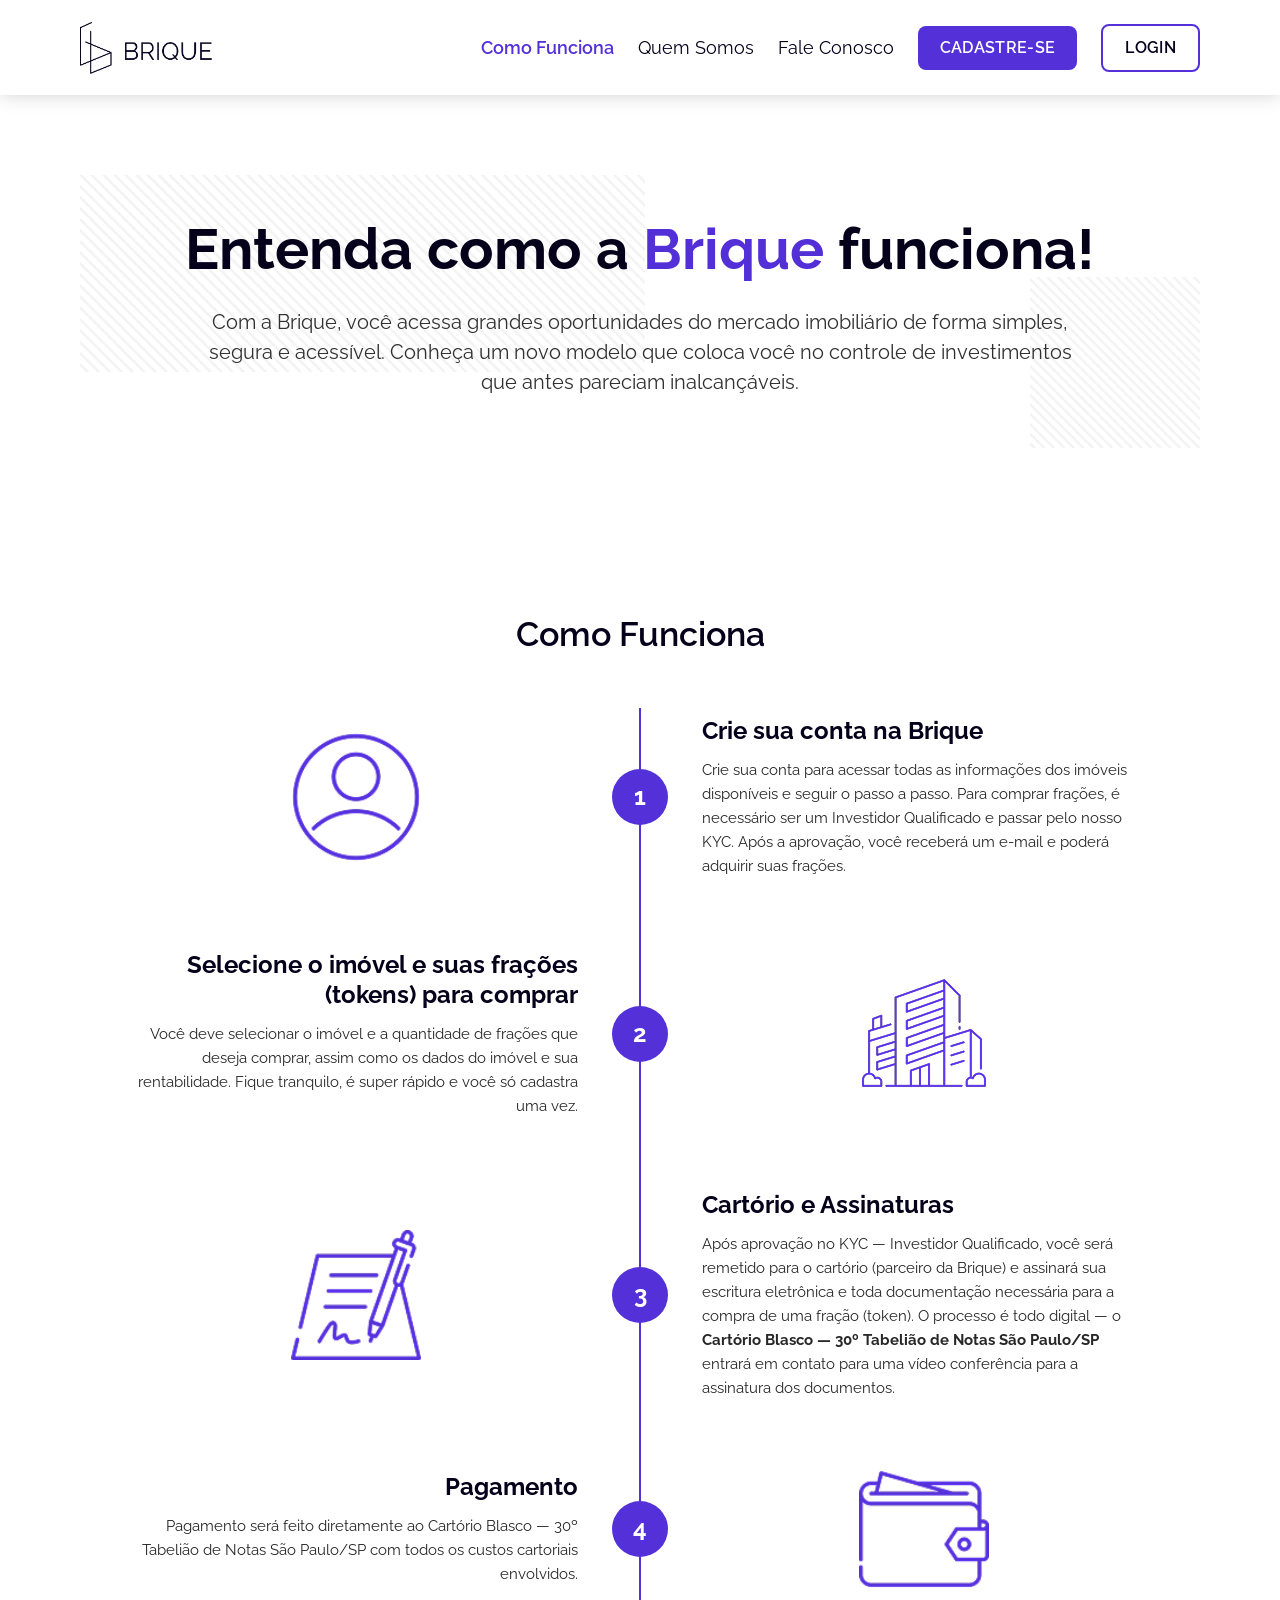
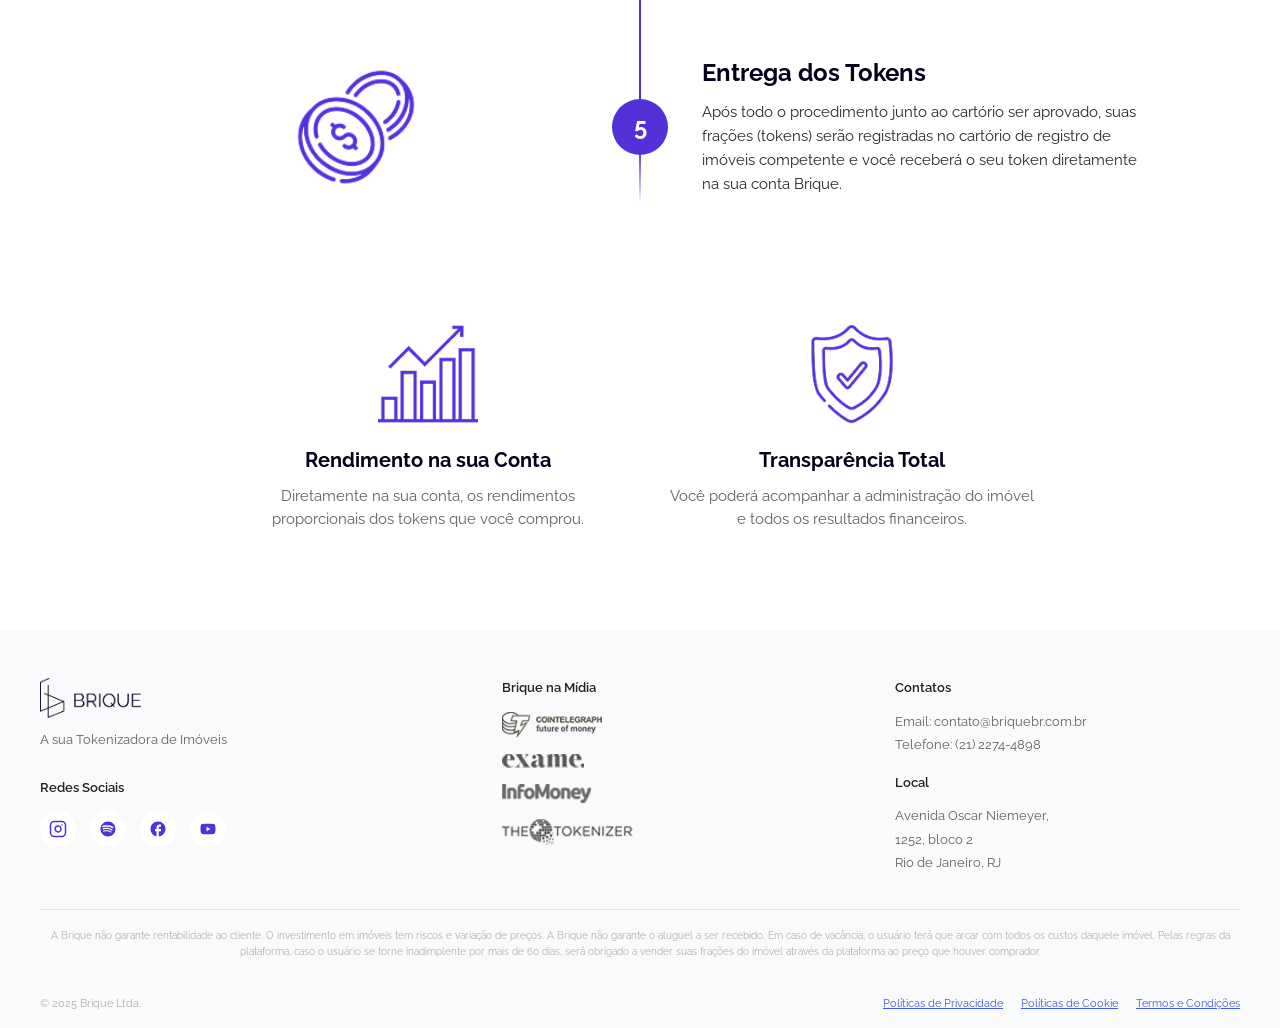
==== como-funciona.html @ dcb878fa "Initial commit — Brique site 5 páginas estáticas (HTML/CSS/JS puro) com: - Home: hero, carrossel de " ====
<!DOCTYPE html>
<html lang="pt-BR">
<head>
  <meta charset="UTF-8">
  <meta name="viewport" content="width=device-width, initial-scale=1.0">
  <title>Como Funciona — Brique</title>
  <meta name="description" content="Entenda como a Brique funciona. Com a Brique, você acessa grandes oportunidades do mercado imobiliário de forma simples, segura e acessível.">
  <link rel="preconnect" href="https://fonts.googleapis.com">
  <link rel="preconnect" href="https://fonts.gstatic.com" crossorigin>
  <link href="https://fonts.googleapis.com/css2?family=Raleway:ital,wght@0,400;0,500;0,600;0,700;1,400&display=swap" rel="stylesheet">
  <link rel="stylesheet" href="css/style.css">
  <link rel="icon" type="image/png" href="assets/logos/brique.png">
</head>
<body>

  <div id="site-header"></div>

  <main>

    <!-- ============== S1 — BANNER ============== -->
    <section class="page-banner">
      <div class="page-banner__inner">
        <h1 class="page-banner__title">Entenda como a <em>Brique</em> funciona!</h1>
        <p class="page-banner__subtitle">
          Com a Brique, você acessa grandes oportunidades do mercado imobiliário de forma
          simples, segura e acessível. Conheça um novo modelo que coloca você no controle
          de investimentos que antes pareciam inalcançáveis.
        </p>
      </div>
    </section>

    <!-- ============== S2 — TIMELINE ============== -->
    <section class="section-timeline">
      <h2 class="section-title">Como Funciona</h2>

      <div class="timeline">
        <!-- Etapa 1 -->
        <div class="timeline__step">
          <div class="timeline__icon"><img src="assets/icons/user.png" alt=""></div>
          <div class="timeline__center"><div class="timeline__num">1</div></div>
          <div class="timeline__text">
            <h3>Crie sua conta na Brique</h3>
            <p>
              Crie sua conta para acessar todas as informações dos imóveis disponíveis e seguir o
              passo a passo. Para comprar frações, é necessário ser um Investidor Qualificado e passar
              pelo nosso KYC. Após a aprovação, você receberá um e-mail e poderá adquirir suas frações.
            </p>
          </div>
        </div>

        <!-- Etapa 2 -->
        <div class="timeline__step timeline__step--right">
          <div class="timeline__icon"><img src="assets/icons/building.png" alt=""></div>
          <div class="timeline__center"><div class="timeline__num">2</div></div>
          <div class="timeline__text">
            <h3>Selecione o imóvel e suas frações (tokens) para comprar</h3>
            <p>
              Você deve selecionar o imóvel e a quantidade de frações que deseja comprar, assim como
              os dados do imóvel e sua rentabilidade. Fique tranquilo, é super rápido e você só cadastra uma vez.
            </p>
          </div>
        </div>

        <!-- Etapa 3 -->
        <div class="timeline__step">
          <div class="timeline__icon"><img src="assets/icons/contract.png" alt=""></div>
          <div class="timeline__center"><div class="timeline__num">3</div></div>
          <div class="timeline__text">
            <h3>Cartório e Assinaturas</h3>
            <p>
              Após aprovação no KYC — Investidor Qualificado, você será remetido para o cartório
              (parceiro da Brique) e assinará sua escritura eletrônica e toda documentação necessária
              para a compra de uma fração (token). O processo é todo digital — o
              <strong>Cartório Blasco — 30º Tabelião de Notas São Paulo/SP</strong> entrará em contato
              para uma vídeo conferência para a assinatura dos documentos.
            </p>
          </div>
        </div>

        <!-- Etapa 4 -->
        <div class="timeline__step timeline__step--right">
          <div class="timeline__icon"><img src="assets/icons/wallet.png" alt=""></div>
          <div class="timeline__center"><div class="timeline__num">4</div></div>
          <div class="timeline__text">
            <h3>Pagamento</h3>
            <p>
              Pagamento será feito diretamente ao Cartório Blasco — 30º Tabelião de Notas São Paulo/SP
              com todos os custos cartoriais envolvidos.
            </p>
          </div>
        </div>

        <!-- Etapa 5 -->
        <div class="timeline__step">
          <div class="timeline__icon"><img src="assets/icons/coins.png" alt=""></div>
          <div class="timeline__center"><div class="timeline__num">5</div></div>
          <div class="timeline__text">
            <h3>Entrega dos Tokens</h3>
            <p>
              Após todo o procedimento junto ao cartório ser aprovado, suas frações (tokens) serão
              registradas no cartório de registro de imóveis competente e você receberá o seu token
              diretamente na sua conta Brique.
            </p>
          </div>
        </div>
      </div>
    </section>

    <!-- ============== S3 — BENEFÍCIOS ============== -->
    <section class="section-benefits">
      <div class="benefits__grid">
        <article class="benefit">
          <div class="benefit__icon"><img src="assets/icons/chart.png" alt=""></div>
          <h3>Rendimento na sua Conta</h3>
          <p>Diretamente na sua conta, os rendimentos proporcionais dos tokens que você comprou.</p>
        </article>
        <article class="benefit">
          <div class="benefit__icon"><img src="assets/icons/shield.png" alt=""></div>
          <h3>Transparência Total</h3>
          <p>Você poderá acompanhar a administração do imóvel e todos os resultados financeiros.</p>
        </article>
      </div>
    </section>

  </main>

  <div id="site-footer"></div>

  <script src="js/partials.js"></script>
  <script src="js/main.js" defer></script>
  <script type="module" src="js/lead-modal.js"></script>
</body>
</html>
---- css/style.css ----
/* ============================================
   BRIQUE — Design Tokens
============================================ */
:root {
  /* Cores */
  --color-primary: #5430D9;
  --color-primary-alt: #532FD8;
  --color-primary-light: #6B4FE8;
  --color-dark: #05011C;
  --color-dark-2: #0c0623;
  --color-dark-3: #05011B;
  --color-text: #272727;
  --color-text-2: #303030;
  --color-muted: #606060;
  --color-muted-2: #aeaeae;
  --color-bg: #ffffff;
  --color-bg-alt: #f9fafb;
  --color-border: #f0f1f4;

  /* Tipografia */
  --font-sans: 'Raleway', system-ui, -apple-system, sans-serif;

  /* Layout */
  --container: 1280px;
  --container-wide: 1432px;
  --radius: 8px;
  --shadow-card: 0 4px 14px rgba(0, 0, 0, 0.15);
  --shadow-header: 0 0 18px rgba(0, 0, 0, 0.18);
}

/* ============================================
   Reset
============================================ */
*, *::before, *::after { box-sizing: border-box; }
* { margin: 0; padding: 0; }

html { scroll-behavior: smooth; }

body {
  font-family: var(--font-sans);
  font-size: 16px;
  line-height: 1.5;
  color: var(--color-text);
  background: var(--color-bg);
  -webkit-font-smoothing: antialiased;
  -moz-osx-font-smoothing: grayscale;
}

img { max-width: 100%; display: block; height: auto; }
a { color: inherit; text-decoration: none; }
button { font-family: inherit; cursor: pointer; border: 0; background: 0; }
ul, ol { list-style: none; }

/* ============================================
   Utilities
============================================ */
.container {
  max-width: var(--container);
  margin: 0 auto;
  padding: 0 24px;
}
.container-wide {
  max-width: var(--container-wide);
  margin: 0 auto;
  padding: 0 24px;
}

.section-title {
  font-size: clamp(28px, 3vw, 34px);
  font-weight: 600;
  color: var(--color-dark-3);
  text-align: center;
  margin-bottom: 48px;
}

.btn {
  display: inline-flex;
  align-items: center;
  justify-content: center;
  padding: 14px 28px;
  border-radius: var(--radius);
  font-weight: 600;
  font-size: 17px;
  text-transform: uppercase;
  letter-spacing: 0.02em;
  transition: transform 0.15s ease, box-shadow 0.15s ease, background 0.15s ease;
  white-space: nowrap;
}
.btn:hover { transform: translateY(-1px); box-shadow: 0 6px 16px rgba(84, 48, 217, 0.25); }
.btn:active { transform: translateY(0); }

.btn-primary {
  background: var(--color-primary);
  color: #fff;
}
.btn-primary:hover { background: var(--color-primary-light); }

.btn-outline {
  background: transparent;
  color: var(--color-primary);
  border: 1.5px solid var(--color-border);
  background: var(--color-bg-alt);
}
.btn-outline:hover { border-color: var(--color-primary); }

.btn-outline-dark {
  background: transparent;
  color: var(--color-dark);
  border: 2px solid var(--color-primary);
}

/* ============================================
   Header
============================================ */
.site-header {
  position: sticky;
  top: 0;
  z-index: 50;
  background: #fff;
  box-shadow: var(--shadow-header);
}
.site-header__inner {
  max-width: 1600px;
  margin: 0 auto;
  display: flex;
  align-items: center;
  justify-content: space-between;
  padding: 16px 80px;
  height: 95px;
}
.site-header__logo img {
  height: 52px;
  width: auto;
}
.site-nav {
  display: flex;
  align-items: center;
  gap: 24px;
}
.site-nav__link {
  font-size: 18px;
  color: var(--color-dark);
  transition: color 0.15s ease;
}
.site-nav__link:hover { color: var(--color-primary); }
.site-nav__link.is-active { color: var(--color-primary); font-weight: 600; }
.site-nav .btn { padding: 10px 22px; font-size: 16px; }

.site-header__burger {
  display: none;
  background: none;
  border: 0;
  cursor: pointer;
  padding: 8px;
}
.site-header__burger span {
  display: block;
  width: 26px;
  height: 2px;
  background: var(--color-dark);
  margin: 5px 0;
  transition: transform 0.2s ease, opacity 0.2s ease;
}
.site-header__burger.is-open span:nth-child(1) { transform: translateY(7px) rotate(45deg); }
.site-header__burger.is-open span:nth-child(2) { opacity: 0; }
.site-header__burger.is-open span:nth-child(3) { transform: translateY(-7px) rotate(-45deg); }

@media (max-width: 1024px) {
  .site-header__inner { padding: 12px 24px; height: 72px; }
  .site-header__logo img { height: 40px; }
  .site-header__burger { display: block; }
  .site-nav {
    position: absolute;
    top: 72px;
    left: 0;
    right: 0;
    background: #fff;
    flex-direction: column;
    padding: 24px;
    gap: 16px;
    box-shadow: 0 8px 18px rgba(0, 0, 0, 0.08);
    transform: translateY(-150%);
    transition: transform 0.25s ease;
  }
  .site-nav.is-open { transform: translateY(0); }
  .site-nav .btn { width: 100%; }
}

/* ============================================
   Hero — S1 Banner
============================================ */
.hero {
  position: relative;
  background: #fff;
  padding: 100px 24px 80px;
  overflow: hidden;
  text-align: center;
}
.hero::before {
  content: '';
  position: absolute;
  top: 80px; left: 80px;
  width: 567px; height: 197px;
  background: url('../assets/images/lines-large.png') no-repeat;
  background-size: contain;
  opacity: 0.3;
  pointer-events: none;
}
.hero::after {
  content: '';
  position: absolute;
  right: 80px; bottom: 80px;
  width: 170px; height: 172px;
  background: url('../assets/images/lines-small.png') no-repeat;
  background-size: contain;
  opacity: 0.3;
  pointer-events: none;
}
.hero__inner {
  position: relative;
  max-width: 1100px;
  margin: 0 auto;
  z-index: 1;
}
.hero__title {
  font-size: clamp(36px, 5vw, 57px);
  font-weight: 700;
  line-height: 1.2;
  color: var(--color-dark-3);
  margin-bottom: 32px;
}
.hero__title em {
  font-style: normal;
  color: var(--color-primary-alt);
}
.hero__subtitle {
  font-size: clamp(16px, 1.6vw, 23px);
  color: var(--color-dark-3);
  line-height: 1.5;
  margin-bottom: 40px;
}
.hero__subtitle strong { font-weight: 600; }

/* ============================================
   S2 — Carrossel de Imóveis
============================================ */
.section-carrossel {
  padding: 80px 0 100px;
  background: #fff;
}
.section-carrossel__title {
  font-size: clamp(22px, 2.5vw, 28px);
  font-weight: 600;
  color: var(--color-dark-3);
  text-align: center;
  margin-bottom: 48px;
}
.carrossel {
  position: relative;
}
.carrossel__viewport {
  overflow: hidden;
  scroll-behavior: smooth;
  scroll-snap-type: x mandatory;
  padding: 16px 8px 32px;
}
.carrossel__track {
  display: flex;
  gap: 28px;
  scroll-behavior: smooth;
}
.carrossel__item {
  flex: 0 0 320px;
  scroll-snap-align: start;
  border-radius: 12px;
  overflow: hidden;
  box-shadow: var(--shadow-card);
  transition: transform 0.2s ease;
}
.carrossel__item:hover { transform: translateY(-4px); }
.carrossel__item img {
  width: 100%;
  height: auto;
  display: block;
}
.carrossel__btn {
  position: absolute;
  top: 50%;
  transform: translateY(-50%);
  width: 44px;
  height: 44px;
  border-radius: 50%;
  background: #fff;
  color: var(--color-primary);
  box-shadow: 0 2px 12px rgba(0, 0, 0, 0.15);
  display: grid;
  place-items: center;
  z-index: 5;
  transition: background 0.15s ease, color 0.15s ease;
}
.carrossel__btn:hover { background: var(--color-primary); color: #fff; }
.carrossel__btn--prev { left: -8px; }
.carrossel__btn--next { right: -8px; }
.carrossel__btn svg { width: 18px; height: 18px; }
.carrossel__cta { text-align: center; margin-top: 24px; }

@media (max-width: 640px) {
  .carrossel__item { flex: 0 0 80%; }
}

/* ============================================
   S3 — Como Funciona
============================================ */
.section-how {
  position: relative;
  padding: 80px 0 100px;
  background: var(--color-bg-alt);
  overflow: hidden;
}
.how__grid {
  display: grid;
  grid-template-columns: 1fr 1.5fr 1fr;
  gap: 32px;
  align-items: center;
  margin-top: 24px;
}
.how__col {
  display: flex;
  flex-direction: column;
  gap: 24px;
}
.how__card {
  background: #fff;
  border-radius: 16px;
  padding: 22px 24px;
  box-shadow: 0 4px 18px rgba(0, 0, 0, 0.06);
}
.how__card__icon {
  width: 30px;
  height: 30px;
  margin-bottom: 10px;
}
.how__card p {
  font-size: 15px;
  color: var(--color-text);
  line-height: 1.5;
}
.how__card p strong { font-weight: 600; }
.how__photo {
  border-radius: 12px;
  overflow: hidden;
  box-shadow: var(--shadow-card);
}
.how__photo img {
  width: 100%;
  height: 460px;
  object-fit: cover;
}

@media (max-width: 960px) {
  .how__grid { grid-template-columns: 1fr; }
  .how__photo img { height: 320px; }
}

/* ============================================
   S4 — Quem Somos
============================================ */
.section-who {
  padding: 80px 0 100px;
  background: #fff;
}
.who__grid {
  display: grid;
  grid-template-columns: 1fr 1fr;
  gap: 32px;
  margin-top: 24px;
}
.who__card {
  background: #fff;
  border-radius: 16px;
  padding: 20px;
  box-shadow: 0 4px 18px rgba(0, 0, 0, 0.08);
  transition: transform 0.2s ease;
}
.who__card:hover { transform: translateY(-4px); }
.who__photo {
  border-radius: 12px;
  overflow: hidden;
  margin-bottom: 24px;
}
.who__photo img {
  width: 100%;
  height: 304px;
  object-fit: cover;
}
.who__name {
  font-size: 19px;
  font-weight: 700;
  color: var(--color-dark-2);
  margin-bottom: 12px;
  text-transform: uppercase;
}
.who__bio {
  font-size: 15px;
  color: var(--color-text-2);
  line-height: 1.5;
}
.who__bio em { font-style: italic; }

@media (max-width: 768px) {
  .who__grid { grid-template-columns: 1fr; }
}

/* ============================================
   S5 — CTA Cadastrar
============================================ */
.section-cta {
  padding: 60px 24px;
  background: var(--color-dark-2);
  color: #fff;
  position: relative;
  overflow: hidden;
}
.cta__inner {
  max-width: 1200px;
  margin: 0 auto;
  display: grid;
  grid-template-columns: 1.2fr 1fr;
  gap: 40px;
  align-items: center;
  position: relative;
  z-index: 1;
}
.cta__title {
  font-size: clamp(26px, 3vw, 32px);
  font-weight: 700;
  margin-bottom: 16px;
}
.cta__text {
  font-size: 17px;
  margin-bottom: 32px;
  opacity: 0.9;
}
.cta__photo {
  border-radius: 12px;
  overflow: hidden;
  aspect-ratio: 449 / 507;
  max-width: 380px;
  justify-self: end;
}
.cta__photo img { width: 100%; height: 100%; object-fit: cover; }
.section-cta .btn-primary { background: #fff; color: var(--color-primary); }
.section-cta .btn-primary:hover { background: #f0f0f0; }

@media (max-width: 768px) {
  .cta__inner { grid-template-columns: 1fr; text-align: center; }
  .cta__photo { justify-self: center; max-width: 260px; }
}

/* ============================================
   Footer
============================================ */
.site-footer {
  background: var(--color-bg-alt);
  padding: 48px 24px 16px;
}
.footer__inner {
  max-width: 1200px;
  margin: 0 auto;
  display: grid;
  grid-template-columns: 1.2fr 1fr 1fr;
  gap: 48px;
  padding-bottom: 32px;
}
.footer__brand-logo {
  display: flex;
  align-items: center;
  gap: 12px;
  margin-bottom: 12px;
}
.footer__brand-logo img { height: 40px; width: auto; }
.footer__tagline {
  font-size: 13px;
  color: var(--color-muted);
  margin-bottom: 28px;
}
.footer__heading {
  font-size: 13px;
  font-weight: 600;
  color: #212121;
  margin-bottom: 14px;
}
.footer__social {
  display: flex;
  gap: 14px;
}
.footer__social a {
  width: 36px;
  height: 36px;
  border-radius: 50%;
  background: #fff;
  display: grid;
  place-items: center;
  color: var(--color-primary);
  transition: background 0.15s ease, color 0.15s ease;
}
.footer__social a:hover { background: var(--color-primary); color: #fff; }
.footer__social svg { width: 18px; height: 18px; }
.footer__media {
  display: grid;
  gap: 16px;
}
.footer__media img { max-height: 26px; width: auto; opacity: 0.8; }
.footer__contact p,
.footer__address p {
  font-size: 13px;
  color: var(--color-muted);
  margin-bottom: 4px;
}
.footer__address { margin-top: 18px; }

.footer__disclaimer {
  max-width: 1200px;
  margin: 0 auto;
  padding: 18px 0;
  border-top: 1px solid #e5e7eb;
}
.footer__disclaimer p {
  font-size: 10px;
  color: var(--color-muted-2);
  text-align: center;
  line-height: 1.6;
}
.footer__bottom {
  max-width: 1200px;
  margin: 0 auto;
  padding-top: 18px;
  display: flex;
  align-items: center;
  justify-content: space-between;
  gap: 24px;
}
.footer__copy {
  font-size: 11px;
  color: var(--color-muted-2);
}
.footer__legal {
  display: flex;
  gap: 18px;
}
.footer__legal a {
  font-size: 11px;
  color: #4459e0;
  text-decoration: underline;
}

@media (max-width: 768px) {
  .footer__inner { grid-template-columns: 1fr; gap: 32px; }
  .footer__bottom { flex-direction: column; align-items: flex-start; }
}

/* ============================================
   Page Banner (páginas internas)
============================================ */
.page-banner {
  position: relative;
  padding: 120px 24px 100px;
  background: #fff;
  text-align: center;
  overflow: hidden;
}
.page-banner::before {
  content: '';
  position: absolute;
  top: 80px; left: 80px;
  width: 567px; height: 197px;
  background: url('../assets/images/lines-large.png') no-repeat;
  background-size: contain;
  opacity: 0.3;
  pointer-events: none;
}
.page-banner::after {
  content: '';
  position: absolute;
  right: 80px; bottom: 80px;
  width: 170px; height: 172px;
  background: url('../assets/images/lines-small.png') no-repeat;
  background-size: contain;
  opacity: 0.3;
  pointer-events: none;
}
.page-banner__inner {
  position: relative;
  max-width: 1100px;
  margin: 0 auto;
  z-index: 1;
}
.page-banner__eyebrow {
  font-size: clamp(16px, 1.4vw, 18px);
  color: var(--color-primary);
  font-weight: 600;
  margin-bottom: 12px;
}
.page-banner__title {
  font-size: clamp(36px, 5vw, 57px);
  font-weight: 700;
  line-height: 1.2;
  color: var(--color-dark-3);
  margin-bottom: 24px;
}
.page-banner__title em {
  font-style: normal;
  color: var(--color-primary-alt);
}
.page-banner__subtitle {
  font-size: clamp(16px, 1.6vw, 20px);
  color: var(--color-text-2);
  line-height: 1.5;
  margin-bottom: 32px;
  max-width: 880px;
  margin-left: auto;
  margin-right: auto;
}

/* Variant with photo BG (Quem Somos) */
.page-banner--photo {
  color: #fff;
  background-image: linear-gradient(rgba(5, 1, 28, 0.65), rgba(5, 1, 28, 0.8)), url('../assets/images/nyc.png');
  background-size: cover;
  background-position: center;
}
.page-banner--photo .page-banner__title,
.page-banner--photo .page-banner__subtitle { color: #fff; }
.page-banner--photo .page-banner__title em { color: #b89dff; }

/* ============================================
   Section: Parceiros (Quem Somos)
============================================ */
.section-parceiros {
  padding: 80px 24px;
  background: var(--color-bg-alt);
}
.parceiros__box {
  max-width: 1200px;
  margin: 0 auto;
  background: #fff;
  border-radius: 16px;
  padding: 56px 48px;
  box-shadow: 0 4px 18px rgba(0, 0, 0, 0.06);
}
.parceiros__grid {
  display: flex;
  flex-wrap: wrap;
  align-items: center;
  justify-content: space-evenly;
  gap: 40px;
}
.parceiros__grid img {
  max-height: 80px;
  width: auto;
  filter: grayscale(0%);
  opacity: 0.85;
  transition: opacity 0.15s ease;
}
.parceiros__grid img:hover { opacity: 1; }

/* ============================================
   Section: Disclaimers (Quem Somos)
============================================ */
.section-disclaimers {
  padding: 80px 24px;
  background: #fff;
}
.disclaimers__box {
  max-width: 1040px;
  margin: 0 auto;
}
.disclaimers__box p {
  font-size: 14px;
  color: var(--color-muted);
  line-height: 1.7;
  margin-bottom: 16px;
}

/* ============================================
   Section: Como Funciona (Timeline)
============================================ */
.section-timeline {
  padding: 80px 24px 60px;
  background: #fff;
}
.timeline {
  max-width: 1012px;
  margin: 0 auto;
  position: relative;
}
.timeline::before {
  content: '';
  position: absolute;
  top: 0;
  bottom: 0;
  left: 50%;
  transform: translateX(-50%);
  width: 2px;
  background: linear-gradient(to bottom, var(--color-primary) 0%, var(--color-primary) 95%, transparent 100%);
  z-index: 0;
}
.timeline__step {
  display: grid;
  grid-template-columns: 1fr 60px 1fr;
  gap: 32px;
  align-items: center;
  margin-bottom: 56px;
  position: relative;
}
.timeline__step:last-child { margin-bottom: 0; }
.timeline__icon {
  display: flex;
  justify-content: center;
  align-items: center;
}
.timeline__icon img {
  width: 130px;
  height: 130px;
  object-fit: contain;
}
.timeline__center {
  display: flex;
  justify-content: center;
  align-items: flex-start;
  position: relative;
  z-index: 1;
}
.timeline__num {
  width: 56px;
  height: 56px;
  border-radius: 50%;
  background: var(--color-primary);
  color: #fff;
  display: grid;
  place-items: center;
  font-size: 24px;
  font-weight: 700;
  flex-shrink: 0;
}
.timeline__text {
  padding: 8px 0;
}
.timeline__text h3 {
  font-size: 24px;
  font-weight: 700;
  color: var(--color-dark-3);
  margin-bottom: 12px;
  line-height: 1.25;
}
.timeline__text p {
  font-size: 15px;
  color: var(--color-text);
  line-height: 1.6;
}
/* Alternating layout */
.timeline__step--right .timeline__icon { order: 3; }
.timeline__step--right .timeline__text { order: 1; text-align: right; }
.timeline__step--right .timeline__center { order: 2; }

@media (max-width: 768px) {
  .timeline::before { left: 28px; }
  .timeline__step {
    grid-template-columns: 56px 1fr;
    grid-template-areas: "num icon" "num text";
    gap: 16px 20px;
  }
  .timeline__icon { grid-area: icon; justify-content: flex-start; }
  .timeline__icon img { width: 72px; height: 72px; }
  .timeline__center { grid-area: num; justify-content: flex-start; }
  .timeline__text { grid-area: text; text-align: left !important; }
  .timeline__step--right .timeline__icon,
  .timeline__step--right .timeline__text,
  .timeline__step--right .timeline__center { order: unset; }
  .timeline__text h3 { font-size: 20px; }
}

/* ============================================
   Section: Benefícios (Como Funciona)
============================================ */
.section-benefits {
  padding: 60px 24px 100px;
  background: #fff;
}
.benefits__grid {
  max-width: 800px;
  margin: 0 auto;
  display: grid;
  grid-template-columns: 1fr 1fr;
  gap: 48px;
}
.benefit {
  text-align: center;
}
.benefit__icon {
  width: 100px;
  height: 100px;
  margin: 0 auto 24px;
  display: grid;
  place-items: center;
}
.benefit__icon img { width: 100%; height: 100%; object-fit: contain; }
.benefit h3 {
  font-size: 20px;
  font-weight: 700;
  color: var(--color-dark-3);
  margin-bottom: 12px;
  line-height: 1.25;
}
.benefit p {
  font-size: 15px;
  color: var(--color-muted);
  line-height: 1.5;
}
@media (max-width: 640px) {
  .benefits__grid { grid-template-columns: 1fr; gap: 32px; }
}

/* ============================================
   Section: Contato
============================================ */
.contact-cards {
  display: flex;
  flex-direction: column;
  align-items: center;
  gap: 16px;
  margin-top: 16px;
}
.contact-card {
  display: inline-flex;
  align-items: center;
  gap: 16px;
  background: #fff;
  border: 1px solid var(--color-border);
  border-radius: 12px;
  padding: 16px 28px;
  min-width: 360px;
  box-shadow: 0 2px 10px rgba(0, 0, 0, 0.05);
  transition: transform 0.15s ease, box-shadow 0.15s ease;
}
.contact-card:hover { transform: translateY(-2px); box-shadow: 0 6px 14px rgba(0, 0, 0, 0.08); }
.contact-card__icon {
  width: 40px; height: 40px;
  border-radius: 50%;
  background: rgba(84, 48, 217, 0.1);
  color: var(--color-primary);
  display: grid;
  place-items: center;
  flex-shrink: 0;
}
.contact-card__icon svg { width: 20px; height: 20px; }
.contact-card span {
  font-size: 17px;
  color: var(--color-dark-3);
  font-weight: 500;
}

/* ============================================
   Section: FAQ
============================================ */
.section-faq {
  padding: 60px 24px 100px;
  background: #fff;
}
.faq {
  max-width: 760px;
  margin: 0 auto;
}
.faq__item {
  border-bottom: 1px solid var(--color-border);
}
.faq__trigger {
  width: 100%;
  display: flex;
  align-items: center;
  justify-content: space-between;
  gap: 16px;
  padding: 20px 8px;
  background: 0;
  border: 0;
  text-align: left;
  font-size: 17px;
  font-weight: 600;
  color: var(--color-dark-3);
  cursor: pointer;
  transition: color 0.15s ease;
}
.faq__trigger:hover { color: var(--color-primary); }
.faq__chevron {
  width: 16px;
  height: 16px;
  flex-shrink: 0;
  transition: transform 0.25s ease;
  color: var(--color-primary);
}
.faq__item.is-open .faq__chevron { transform: rotate(180deg); }
.faq__answer {
  max-height: 0;
  overflow: hidden;
  transition: max-height 0.3s ease, padding 0.3s ease;
}
.faq__item.is-open .faq__answer {
  max-height: 320px;
  padding-bottom: 20px;
}
.faq__answer p {
  font-size: 15px;
  color: var(--color-muted);
  line-height: 1.6;
  padding: 0 8px;
}

/* ============================================
   Lead Modal
============================================ */
.lead-modal[hidden] { display: none; }
.lead-modal {
  position: fixed;
  inset: 0;
  z-index: 100;
  display: grid;
  place-items: center;
  padding: 24px;
}
.lead-modal__backdrop {
  position: absolute;
  inset: 0;
  background: rgba(5, 1, 28, 0.7);
  backdrop-filter: blur(2px);
  animation: fadeIn 0.2s ease;
}
.lead-modal__panel {
  position: relative;
  background: #fff;
  border-radius: 16px;
  padding: 40px 32px 32px;
  width: 100%;
  max-width: 460px;
  box-shadow: 0 24px 48px rgba(0, 0, 0, 0.3);
  animation: slideUp 0.25s ease;
}
.lead-modal__close {
  position: absolute;
  top: 16px;
  right: 16px;
  width: 36px; height: 36px;
  border-radius: 50%;
  display: grid;
  place-items: center;
  color: var(--color-muted);
  transition: background 0.15s ease, color 0.15s ease;
}
.lead-modal__close:hover { background: var(--color-bg-alt); color: var(--color-dark-3); }
.lead-modal__close svg { width: 18px; height: 18px; }
.lead-modal__title {
  font-size: 26px;
  font-weight: 700;
  color: var(--color-dark-3);
  margin-bottom: 8px;
}
.lead-modal__subtitle {
  font-size: 15px;
  color: var(--color-muted);
  margin-bottom: 24px;
}

@keyframes fadeIn { from { opacity: 0; } to { opacity: 1; } }
@keyframes slideUp {
  from { opacity: 0; transform: translateY(12px); }
  to { opacity: 1; transform: translateY(0); }
}

/* ============================================
   Lead Form (modal + página contato)
============================================ */
.lead-form { display: flex; flex-direction: column; gap: 14px; }
.lead-form__field { display: flex; flex-direction: column; gap: 6px; }
.lead-form__field span {
  font-size: 13px;
  font-weight: 600;
  color: var(--color-dark-3);
}
.lead-form__field input,
.lead-form__field textarea {
  font-family: inherit;
  font-size: 15px;
  color: var(--color-dark-3);
  padding: 12px 14px;
  border: 1.5px solid var(--color-border);
  border-radius: 8px;
  background: #fff;
  transition: border-color 0.15s ease, box-shadow 0.15s ease;
  resize: vertical;
}
.lead-form__field input:focus,
.lead-form__field textarea:focus {
  outline: none;
  border-color: var(--color-primary);
  box-shadow: 0 0 0 3px rgba(84, 48, 217, 0.15);
}
.lead-form__submit {
  margin-top: 8px;
  align-self: stretch;
  width: 100%;
}
.lead-form__msg {
  font-size: 14px;
  text-align: center;
  margin-top: 4px;
  min-height: 20px;
}
.lead-form__msg.is-success { color: #16a34a; font-weight: 600; }
.lead-form__msg.is-error { color: #dc2626; font-weight: 500; }

/* ============================================
   Contact Form (página contato)
============================================ */
.contact-form-section {
  max-width: 540px;
  margin: 48px auto 0;
  background: #fff;
  padding: 32px;
  border-radius: 16px;
  box-shadow: 0 4px 18px rgba(0, 0, 0, 0.06);
}
.contact-form-section h3 {
  font-size: 22px;
  font-weight: 700;
  color: var(--color-dark-3);
  margin-bottom: 8px;
  text-align: center;
}
.contact-form-section > p {
  font-size: 14px;
  color: var(--color-muted);
  text-align: center;
  margin-bottom: 24px;
}
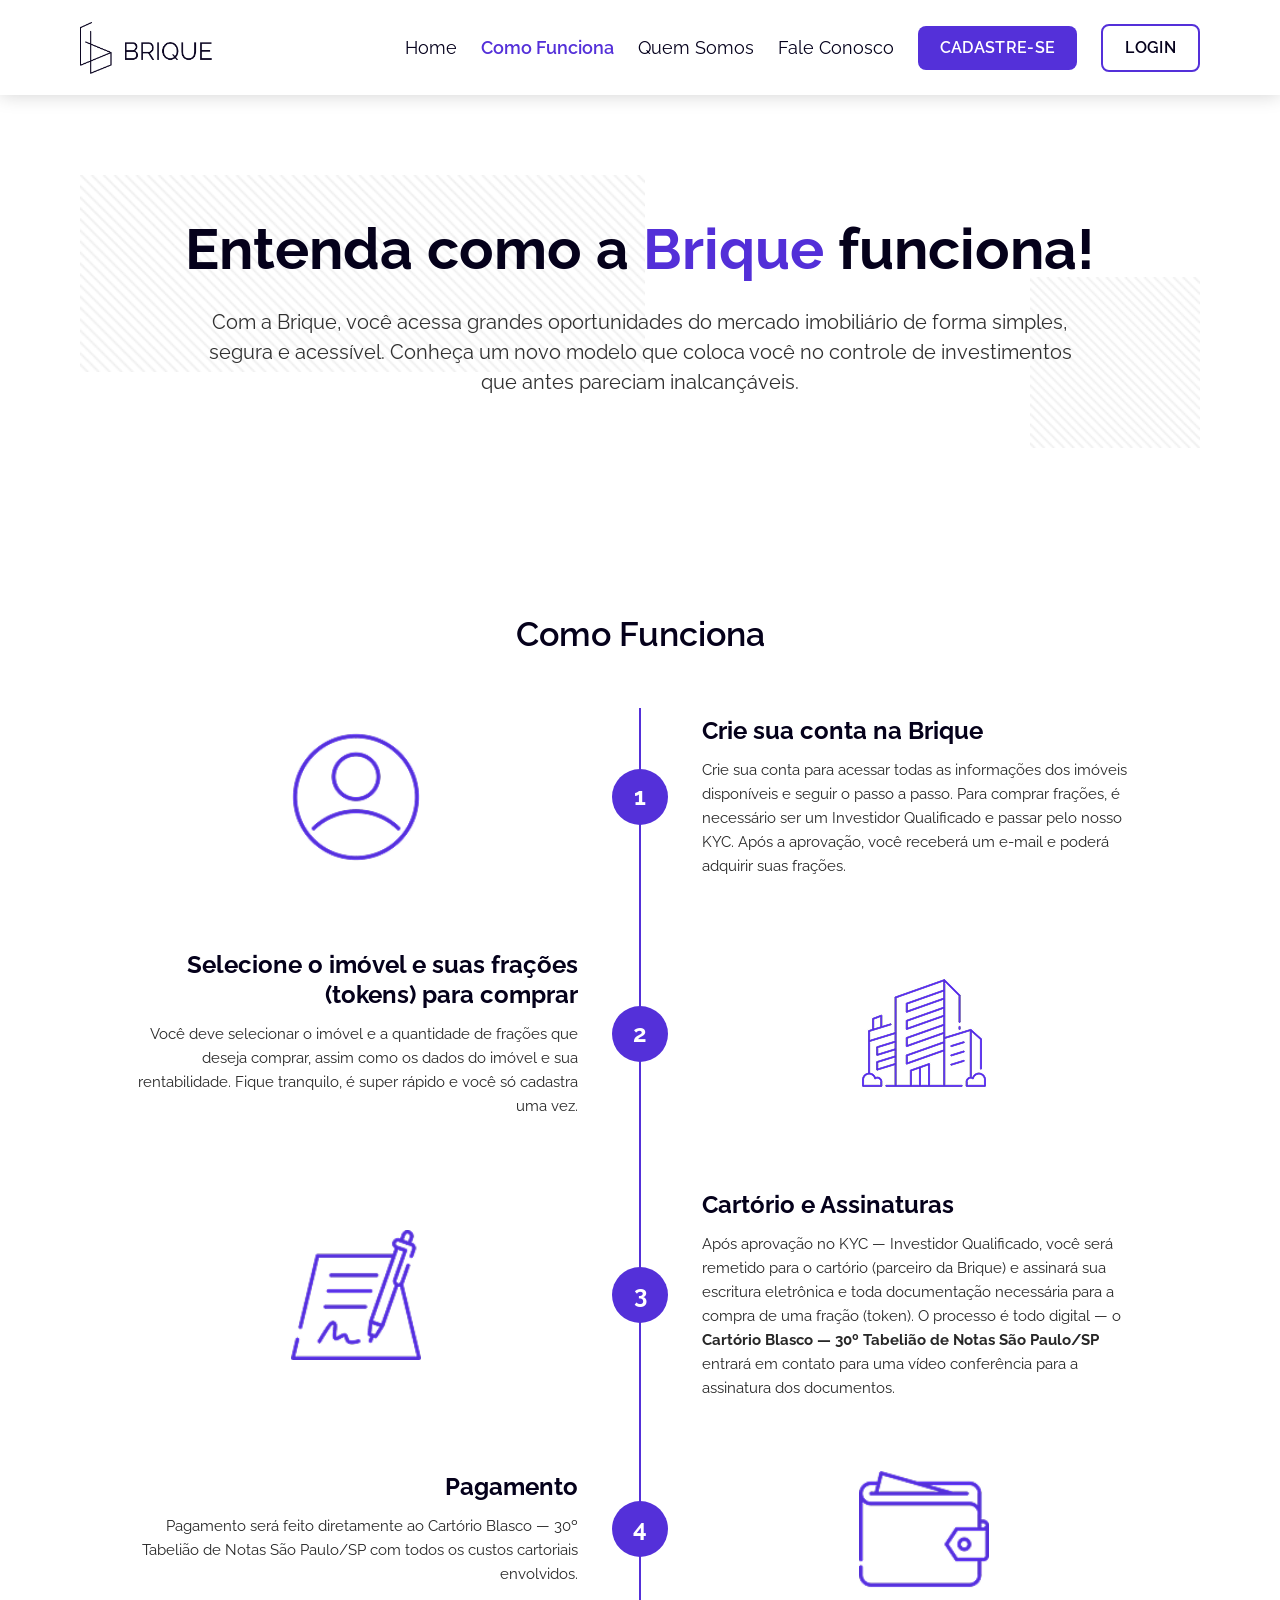
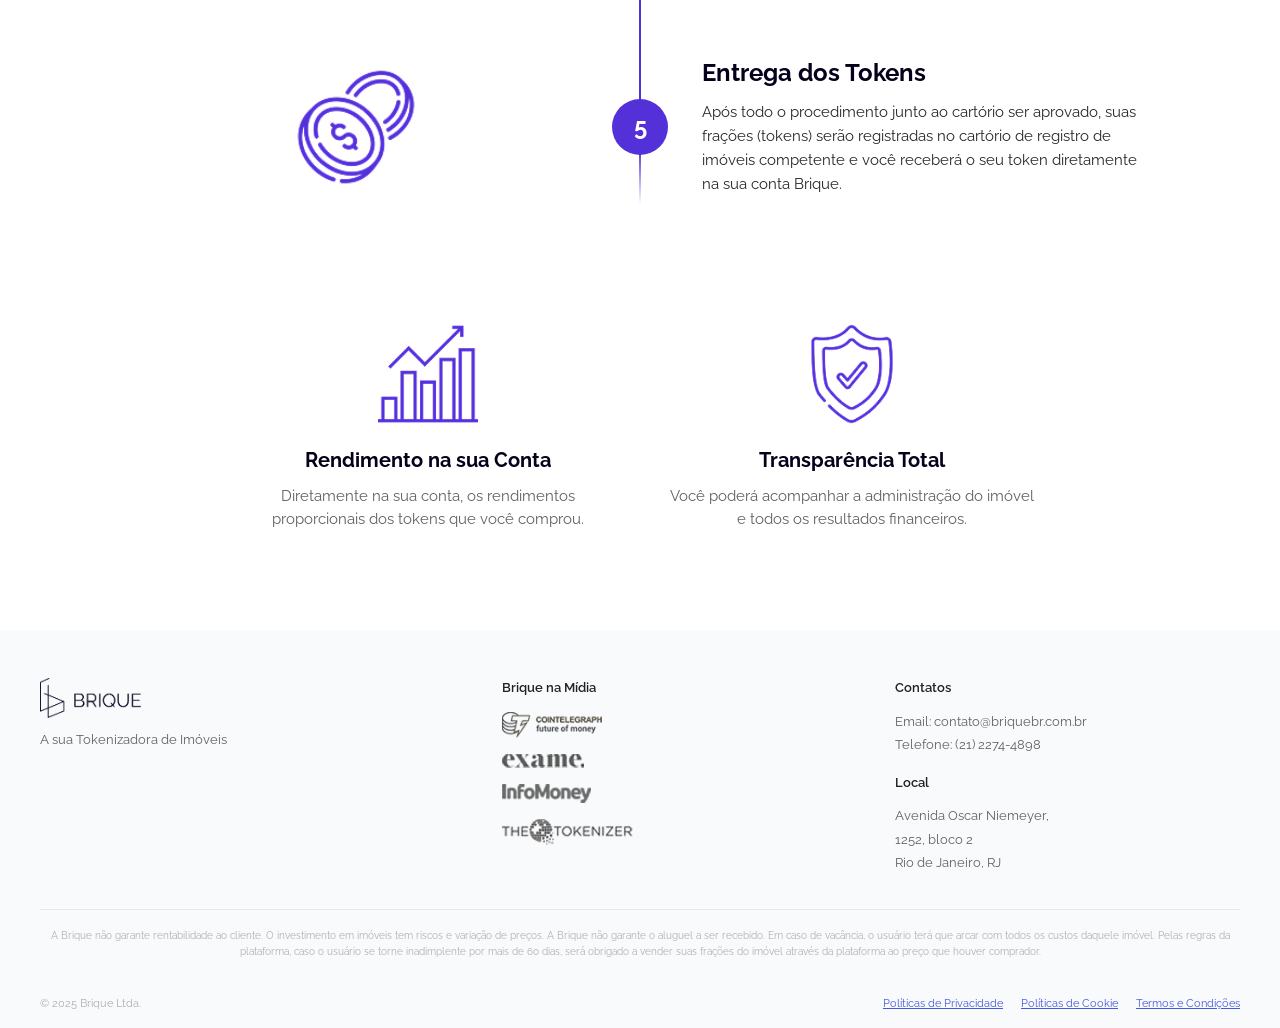
==== commit 89aad1f5: "Remove lead capture modal — redirect signup buttons to app Co-Authored-By: Claude Sonnet 4.6 <norepl" ====
--- a/como-funciona.html
+++ b/como-funciona.html
@@ -128,6 +128,5 @@
 
   <script src="js/partials.js"></script>
   <script src="js/main.js" defer></script>
-  <script type="module" src="js/lead-modal.js"></script>
 </body>
 </html>
--- a/css/style.css
+++ b/css/style.css
@@ -309,6 +309,122 @@
 }
 
 /* ============================================
+   Imóvel Card (substitui carrossel)
+============================================ */
+.imovel-card {
+  display: flex;
+  gap: 0;
+  background: #fff;
+  border-radius: 16px;
+  box-shadow: var(--shadow-card);
+  overflow: hidden;
+  max-width: 920px;
+  margin: 0 auto;
+}
+.imovel-card__img {
+  flex: 0 0 380px;
+  position: relative;
+  min-height: 320px;
+  overflow: hidden;
+}
+.imovel-card__img img {
+  width: 100%;
+  height: 100%;
+  object-fit: cover;
+}
+.imovel-card__badge {
+  position: absolute;
+  top: 16px;
+  left: 16px;
+  background: #22c55e;
+  color: #fff;
+  font-size: 0.75rem;
+  font-weight: 700;
+  text-transform: uppercase;
+  letter-spacing: .06em;
+  padding: 4px 12px;
+  border-radius: 20px;
+}
+.imovel-card__body {
+  flex: 1;
+  padding: 32px;
+  display: flex;
+  flex-direction: column;
+  gap: 20px;
+}
+.imovel-card__tipo {
+  display: inline-block;
+  font-size: 0.72rem;
+  font-weight: 700;
+  text-transform: uppercase;
+  letter-spacing: .08em;
+  color: var(--color-primary);
+  background: rgba(84,48,217,.08);
+  padding: 3px 10px;
+  border-radius: 20px;
+}
+.imovel-card__name {
+  font-size: 1.5rem;
+  font-weight: 700;
+  color: var(--color-dark);
+  margin-top: 6px;
+}
+.imovel-card__location {
+  display: flex;
+  align-items: center;
+  gap: 5px;
+  color: var(--color-muted);
+  font-size: 0.88rem;
+  margin-top: 2px;
+}
+.imovel-card__stats {
+  display: grid;
+  grid-template-columns: repeat(3, auto);
+  gap: 14px 20px;
+  padding: 16px;
+  background: var(--color-bg-alt);
+  border-radius: 10px;
+  width: 100%;
+}
+.imovel-card__stat {
+  display: flex;
+  flex-direction: column;
+  gap: 2px;
+  min-width: 0;
+}
+.imovel-card__stat-label {
+  font-size: 0.68rem;
+  text-transform: uppercase;
+  letter-spacing: .04em;
+  color: var(--color-muted);
+  white-space: nowrap;
+}
+.imovel-card__stat-value {
+  font-size: 0.95rem;
+  font-weight: 700;
+  color: var(--color-dark);
+  white-space: nowrap;
+}
+.imovel-card__desc {
+  font-size: 0.88rem;
+  color: var(--color-muted);
+  line-height: 1.6;
+  overflow-wrap: break-word;
+}
+.imovel-card__cta {
+  margin-top: auto;
+  align-self: flex-start;
+  width: 100%;
+  text-align: center;
+}
+@media (max-width: 760px) {
+  .imovel-card { flex-direction: column; }
+  .imovel-card__img { flex: 0 0 240px; min-height: 240px; }
+  .imovel-card__body { padding: 20px; }
+  .imovel-card__stats { grid-template-columns: repeat(2, 1fr); }
+}
+
+/* ============================================
    S3 — Como Funciona
 ============================================ */
 .section-how {
